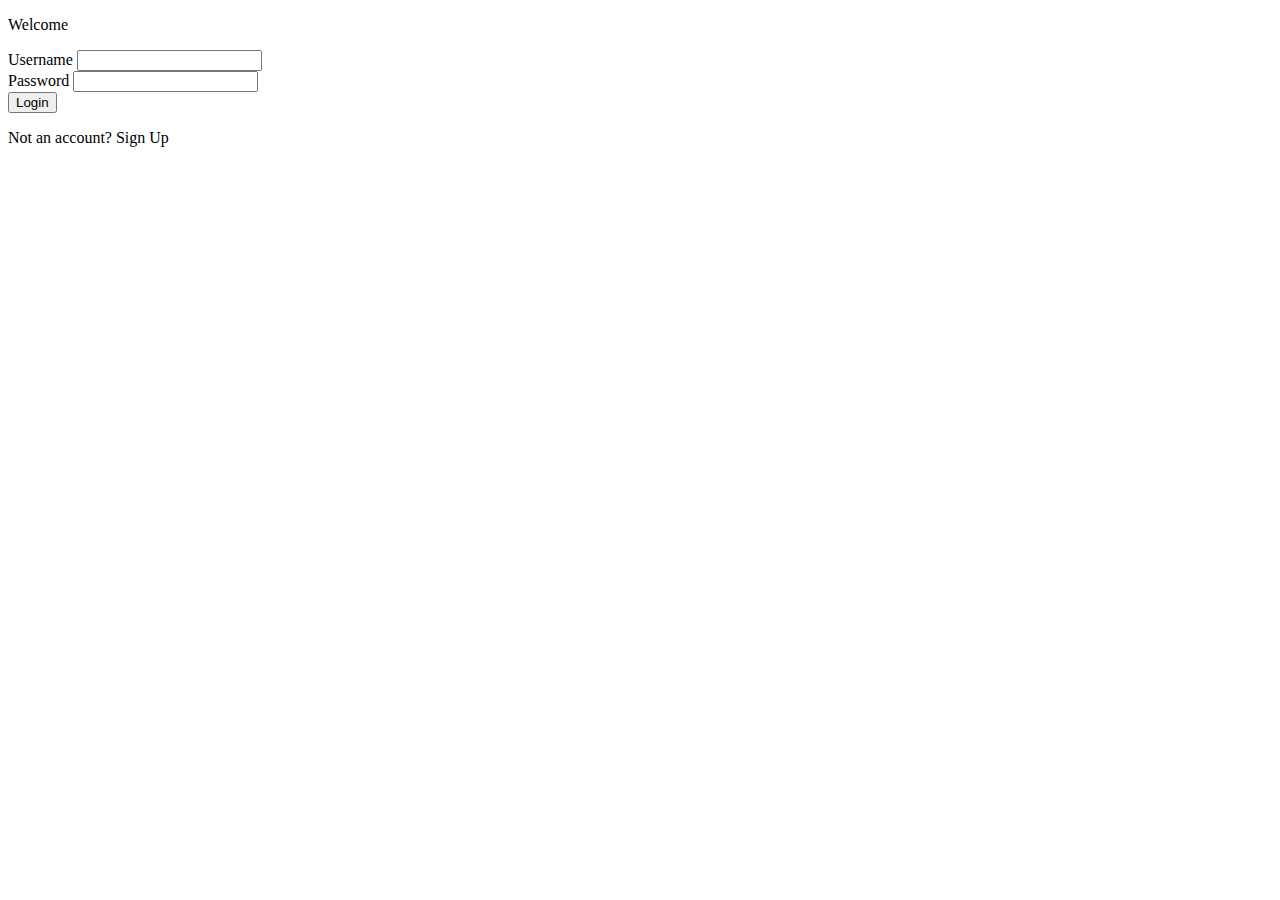
==== login.html @ de76c127 "Add files via upload" ====
<!DOCTYPE html>
<html lang="en">
<head>
    <meta charset="UTF-8">
    <meta name="viewport" content="width=device-width, initial-scale=1.0">
    <link rel="stylesheet" href="./login.css">
    <link href="https://fonts.googleapis.com/css2?family=Montserrat&display=swap" rel="stylesheet">
    <title>Awesome Login Page</title>
</head>
<body>
    <div class="card">
        <div class="img-container"></div>

        <div class="welcome">
            <div class="oblique"></div>
            <p>Welcome</p>
        </div>

        <form>
            <div class="form-control">
                <label for="username">Username</label>
                <input type="text" id="username">
                <div class="focused-line"></div>
            </div>
            <div class="form-control">
                <label for="password">Password</label>
                <input type="password" id="password">
                <div class="focused-line"></div>
            </div>
            <button class="submit">Login</button>

            <p class="sign-up">Not an account? Sign Up</p>
        </form>
    </div>
    
</body>
</html>
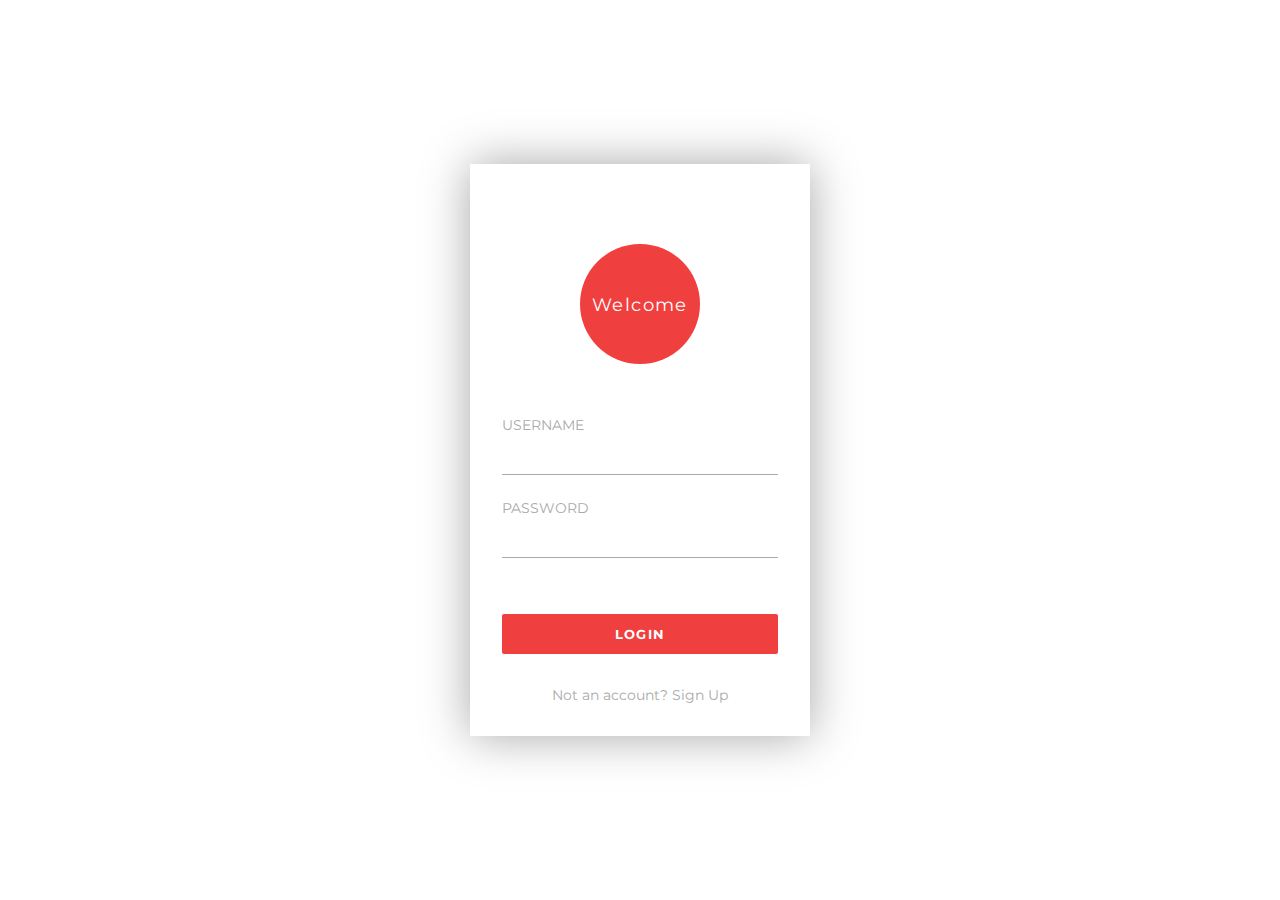
==== commit b7c79864: "Update login.html" ====
--- a/login.html
+++ b/login.html
@@ -3,7 +3,7 @@
 <head>
     <meta charset="UTF-8">
     <meta name="viewport" content="width=device-width, initial-scale=1.0">
-    <link rel="stylesheet" href="./login.css">
+    <link rel="stylesheet" href="./css/login.css">
     <link href="https://fonts.googleapis.com/css2?family=Montserrat&display=swap" rel="stylesheet">
     <title>Awesome Login Page</title>
 </head>
@@ -34,4 +34,4 @@
     </div>
     
 </body>
-</html>+</html>
--- a/css/login.css
+++ b/css/login.css
@@ -0,0 +1,157 @@
+* {
+    margin: 0;
+    padding: 0;
+    box-sizing: border-box;
+    font-family: 'Montserrat', sans-serif;
+}
+
+body {
+    color: #222;
+    min-height: 100vh;
+    font-size: 14px;
+    display: flex;
+    justify-content: center;
+    align-items: center;
+}
+
+body::before {
+    content: "";
+    position: absolute;
+    width: 100%;
+    height: 100%;
+    background: url(./images/img.jpg) no-repeat center;
+    background-size: cover;
+    opacity: 0.15;
+}
+
+.card {
+    position: relative;
+    max-width: 340px;
+    box-shadow: 0 0 45px 0 rgba(0, 0, 0, 0.35);
+    background:  url(./images/img.jpg) no-repeat center;
+    background-size: cover;
+    overflow: hidden;
+}
+
+.img-container {
+    height: 140px;
+}
+
+.welcome {
+    position: relative;
+    height: 80px;
+}
+
+.oblique {
+    background: #fff;
+    position: absolute;
+    top: 0;
+    left: -10%;
+    width: 120%;
+    height: 130%;
+    transform: rotate(-5deg);
+}
+
+.welcome p {
+    position: absolute;
+    top: 0;
+    left: 50%;
+    transform: translate(-50%, -50%);
+    width: 120px;
+    height: 120px;
+    background-color: #f03f3f;
+    color: #fff;
+    border-radius: 50%;
+    display: flex;
+    justify-content: center;
+    align-items: center;
+    letter-spacing: 1.4px;
+    font-size: 1.3em;
+}
+
+form {
+    background-color: #fff;
+    color: #aaa;
+    padding: 32px;
+    display: flex;
+    flex-direction: column;
+    align-items: center;
+}
+
+.form-control {
+    width: 100%;
+    position: relative;
+    margin-bottom: 24px;
+    font-size: 1em;
+}
+
+.form-control label {
+    text-transform: uppercase;
+}
+
+.form-control input {
+    position: relative;
+    width: 100%;
+    outline: none;
+    border: none;
+    border-bottom: 1px solid #aaa;
+    padding: 12px;
+    letter-spacing: 0.7px;
+    font-weight: bolder;
+}
+
+.form-control input:focus ~ .focused-line {
+    position: absolute;
+    bottom: 0;
+    left: 0;
+    width: 0;
+    height: 1px;
+    background-color: #f03f3f;
+    animation: widthAnimation 0.5s forwards;
+}
+
+@keyframes widthAnimation {
+    100% {
+        width: 100%;
+    }
+}
+
+button.submit {
+    background-color: #f03f3f;
+    color: #fff;
+    border: none;
+    padding: 12px;
+    width: 100%;
+    margin: 32px auto;
+    border-radius: 2px;
+    text-transform: uppercase;
+    letter-spacing: 1.4px;
+    font-weight: bold;
+    cursor: pointer;
+    transition: background-color 0.4s;
+}
+
+button.submit:hover {
+    background-color: #fc5252;
+}
+
+.sign-up {
+    cursor: pointer;
+    transition: color 0.4s;
+}
+
+.sign-up:hover {
+    color: #f03f3f;
+}
+
+/*  -----------   SMALL DEVICES  ---------- */
+
+@media (max-width: 600px) {
+    .card {
+        max-width: unset;
+        min-height: 100vh;
+        flex: 1;
+        display: grid;
+        grid-template-rows: 30vh auto 1fr;
+    }
+}
